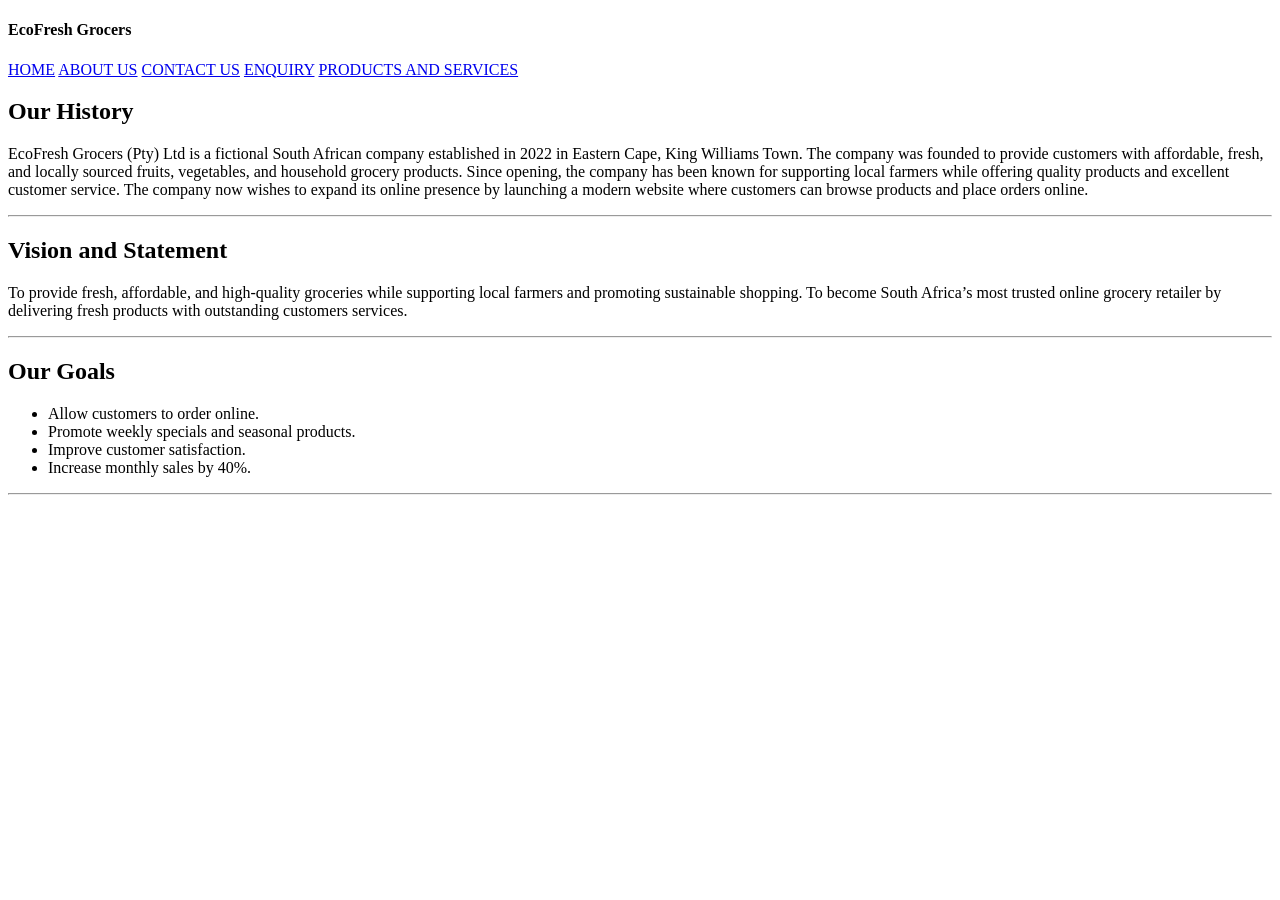
==== about.html @ 55d91a58 "linked to css file" ====
<!DOCTYPE html>
<html lang="en">
<head>
    <meta charset="UTF-8">
    <meta name="viewport" content="width=device-width, initial-scale=1.0">
    <title>Document</title>
    <link rel="stylesheet" href="../WEDE5020-POE/Assests/styles.css">
</head>
<body>
     <header>
        <!--logo goes here-->
        <!--Navigation links-->
        <h4>EcoFresh Grocers</h4>
        <nav>
            <a href="../index.html">HOME</a>
            <a href="./about.html">ABOUT US</a>
            <a href="./contact.html">CONTACT US</a>
            <a href="./enquiry.html">ENQUIRY</a>
            <a href="./products and services.html">PRODUCTS AND SERVICES</a>
        </nav>
    </header>
    <main>
        <section>
            <h1>Our History</h1>
            <p>
                EcoFresh Grocers (Pty) Ltd is a fictional South African company 
                established in 2022 in Eastern Cape, King Williams Town. The company was founded 
                to provide customers with affordable, fresh, and locally sourced fruits, vegetables, 
                and household grocery products. Since opening, the company has been known for 
                supporting local farmers while offering quality products and excellent customer 
                service. The company now wishes to expand its online presence by launching a 
                modern website where customers can browse products and place orders online.
            </p>
            <hr/>
        </section>
        <section>
            <h1>Vision and Statement</h1>
            <p>
                 To provide fresh, affordable, and high-quality 
                groceries while supporting local farmers and promoting sustainable shopping. To 
                become South Africa’s most trusted online grocery retailer by delivering fresh 
                products with outstanding customers services.
            </p>
            <hr/>
        </section>
        <section>
            <h1>Our Goals</h1>
            <ul>
                <li>Allow customers to order online.</li>
                <li>Promote weekly specials and seasonal products.</li>
                <li>Improve customer satisfaction.</li>
                <li>Increase monthly sales by 40%.</li>
            </ul>
            <hr/>
        </section>
    </main>
</body>
</html>
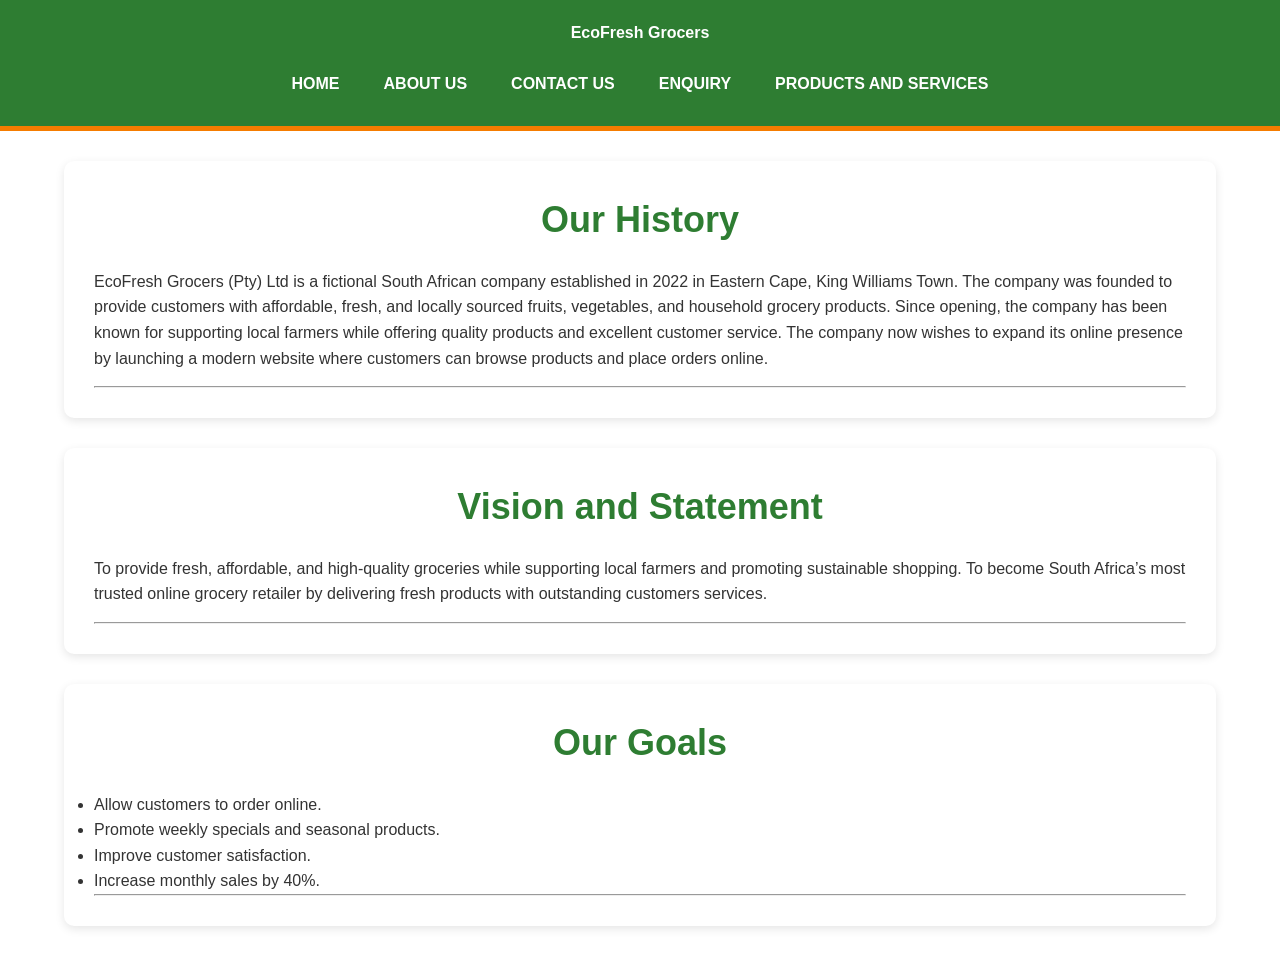
==== commit c5604328: "correctly linked to css" ====
--- a/about.html
+++ b/about.html
@@ -4,7 +4,7 @@
     <meta charset="UTF-8">
     <meta name="viewport" content="width=device-width, initial-scale=1.0">
     <title>Document</title>
-    <link rel="stylesheet" href="../WEDE5020-POE/Assests/styles.css">
+    <link rel="stylesheet" href="Assests/styles.css">
 </head>
 <body>
      <header>
--- a/Assests/styles.css
+++ b/Assests/styles.css
@@ -0,0 +1,353 @@
+/*=========================================
+    ECOFRESH GROCERS
+    Main stylesheet
+    Colour scheme: Green, Orange and White
+=============================================*/
+
+
+/*============================
+    GENERAL SETTINGS
+==============================*/
+
+* {
+    margin: 0;
+    padding: 0;
+    box-sizing: border-box;
+}
+
+body{
+    font-family: Arial, Helvetica, sans-serif;
+    background-color: #ffffff;
+    color: #333333;
+    line-height: 1.6;
+}
+
+
+/*===============================
+    HEADER
+=================================*/
+
+header{
+    background-color: #2e7d32;
+    color: #ffffff;
+    padding: 20px 40px;
+    text-align: center;
+    border-bottom: 5px solid #f57c00;
+}
+
+header h1,
+header h2,
+header h3,
+header h4 {
+    color: #ffffff;
+    margin-bottom: 15px;
+}
+
+/*==============================
+    NAVIGATION BAR
+================================*/
+
+nav{
+    display: flex;
+    justify-content: center;
+    align-items: center;
+    flex-wrap: wrap;
+    gap: 8px;
+}
+
+nav a {
+    color: #ffffff;
+    text-decoration: none;
+    font-weight: bold;
+    padding: 10px 18px;
+    border-radius: 5px;
+    transition: all 0.3s ease;
+}
+
+nav a:hover {
+    background-color: #f57c00;
+    color: #ffffff;
+}
+
+/*=============================
+    MAIN CONTENT
+===============================*/
+
+main {
+    width: 90%;
+    max-width: 1200px;
+    margin: 30px auto;
+}
+
+section {
+    background-color: #ffffff;
+    padding: 30px;
+    margin-bottom: 30px;
+    border-radius: 10px;
+    box-shadow: 0 3px 10px rgba(0, 0, 0, 0.10)
+}
+
+/*=============================
+    HEADINGS
+===============================*/
+
+h1 {
+    color: #2e7d32;
+    text-align: center;
+    font-size: 36px;
+    margin-bottom: 20px;
+}
+
+h2 {
+    color: #2e7d32;
+    margin-bottom: 15px;
+}
+
+h3 {
+    color: #f57c00;
+    margin-bottom: 10px;
+}
+
+h4 {
+    color: #2e7d32;
+}
+
+/* =========================================
+   PARAGRAPHS
+========================================= */
+
+p {
+    font-size: 16px;
+    margin-bottom: 15px;
+}
+
+/* =========================================
+   LINKS
+========================================= */
+
+a {
+    color: #2e7d32;
+}
+
+a:hover {
+    color: #f57c00;
+}
+
+/* =========================================
+   IMAGES
+========================================= */
+
+img {
+    max-width: 100%;
+    height: auto;
+}
+
+section img {
+    display: block;
+    margin: 20px auto;
+    border-radius: 10px;
+}
+
+/* =========================================
+   BUTTONS
+========================================= */
+
+button,
+.btn {
+    background-color: #f57c00;
+    color: #ffffff;
+    border: none;
+    padding: 12px 25px;
+    border-radius: 5px;
+    font-weight: bold;
+    cursor: pointer;
+    text-decoration: none;
+    display: inline-block;
+    transition: all 0.3s ease;
+}
+
+button:hover,
+.btn:hover {
+    background-color: #2e7d32;
+}
+
+/* =========================================
+   FORMS
+========================================= */
+
+form {
+    background-color: #f8f8f8;
+    padding: 25px;
+    border-radius: 8px;
+    border-left: 5px solid #2e7d32;
+}
+
+label {
+    display: block;
+    font-weight: bold;
+    color: #2e7d32;
+    margin-top: 15px;
+    margin-bottom: 5px;
+}
+
+input,
+textarea,
+select {
+    width: 100%;
+    padding: 12px;
+    border: 1px solid #cccccc;
+    border-radius: 5px;
+    font-size: 15px;
+    background-color: #ffffff;
+}
+
+input:focus,
+textarea:focus,
+select:focus {
+    outline: none;
+    border: 2px solid #f57c00;
+}
+
+/* =========================================
+   PRODUCT CARDS
+========================================= */
+
+.product-card {
+    background-color: #ffffff;
+    border: 2px solid #2e7d32;
+    border-radius: 10px;
+    padding: 20px;
+    margin: 15px;
+    text-align: center;
+    transition: all 0.3s ease;
+}
+
+.product-card:hover {
+    transform: translateY(-5px);
+    border-color: #f57c00;
+    box-shadow: 0 5px 15px rgba(0, 0, 0, 0.15);
+}
+
+.product-card h3 {
+    color: #2e7d32;
+}
+
+.product-card .price {
+    color: #f57c00;
+    font-size: 20px;
+    font-weight: bold;
+}
+
+/* =========================================
+   TABLES
+========================================= */
+
+table {
+    width: 100%;
+    border-collapse: collapse;
+    margin: 20px 0;
+    background-color: #ffffff;
+}
+
+th {
+    background-color: #2e7d32;
+    color: #ffffff;
+    padding: 12px;
+    text-align: left;
+}
+
+td {
+    padding: 12px;
+    border-bottom: 1px solid #dddddd;
+}
+
+tr:hover {
+    background-color: #fff3e0;
+}
+
+/* =========================================
+   FOOTER
+========================================= */
+
+footer {
+    background-color: #2e7d32;
+    color: #ffffff;
+    text-align: center;
+    padding: 25px;
+    margin-top: 40px;
+    border-top: 5px solid #f57c00;
+}
+
+footer p {
+    color: #ffffff;
+}
+
+footer a {
+    color: #ffffff;
+    text-decoration: none;
+}
+
+footer a:hover {
+    color: #f57c00;
+}
+
+/* =========================================
+   SPECIAL HIGHLIGHT
+========================================= */
+
+.highlight {
+    background-color: #fff3e0;
+    border-left: 5px solid #f57c00;
+    padding: 20px;
+    margin: 20px 0;
+}
+
+.green-section {
+    background-color: #e8f5e9;
+    border-left: 5px solid #2e7d32;
+    padding: 20px;
+    margin: 20px 0;
+}
+
+/* =========================================
+   RESPONSIVE DESIGN
+========================================= */
+
+@media (max-width: 768px) {
+
+    header {
+        padding: 20px;
+    }
+
+    header h1,
+    header h2,
+    header h3,
+    header h4 {
+        font-size: 24px;
+    }
+
+     nav {
+        flex-direction: column;
+    }
+
+     nav a {
+        width: 100%;
+        text-align: center;
+    }
+
+    main {
+        width: 95%;
+    }
+
+    section {
+        padding: 20px;
+    }
+
+     h1 {
+        font-size: 28px;
+    }
+
+     table {
+        font-size: 14px;
+    }
+}
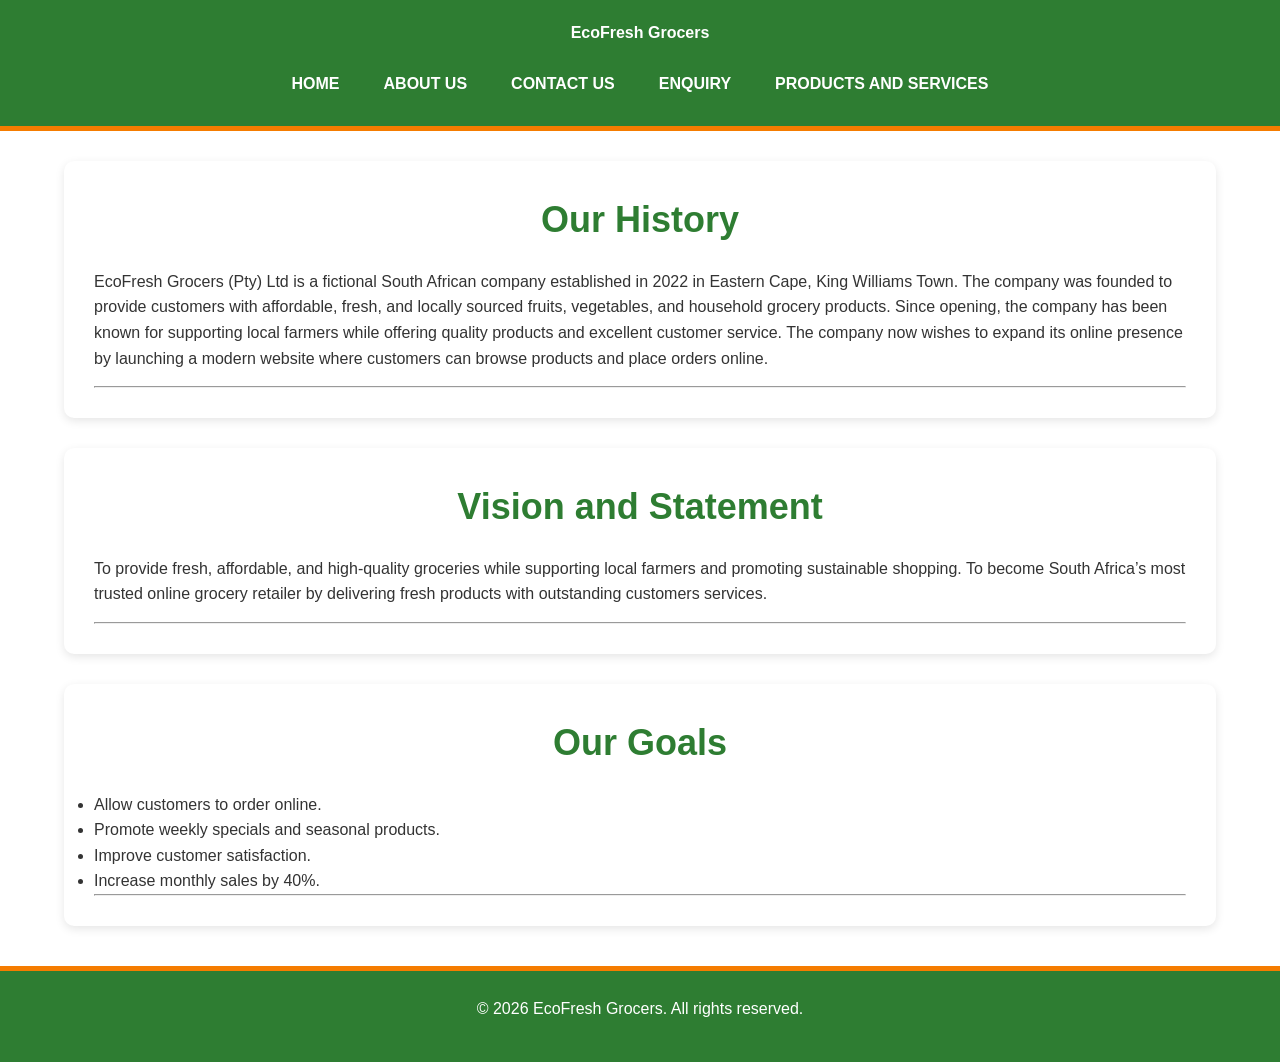
==== commit 824a6402: "added footer on about page" ====
--- a/about.html
+++ b/about.html
@@ -4,7 +4,7 @@
     <meta charset="UTF-8">
     <meta name="viewport" content="width=device-width, initial-scale=1.0">
     <title>Document</title>
-    <link rel="stylesheet" href="Assests/styles.css">
+    <link rel="stylesheet" href="./Assests/styles.css">
 </head>
 <body>
      <header>
@@ -54,5 +54,9 @@
             <hr/>
         </section>
     </main>
+
+    <footer>
+        <p>&copy; 2026 EcoFresh Grocers. All rights reserved.</p>
+    </footer>
 </body>
 </html>
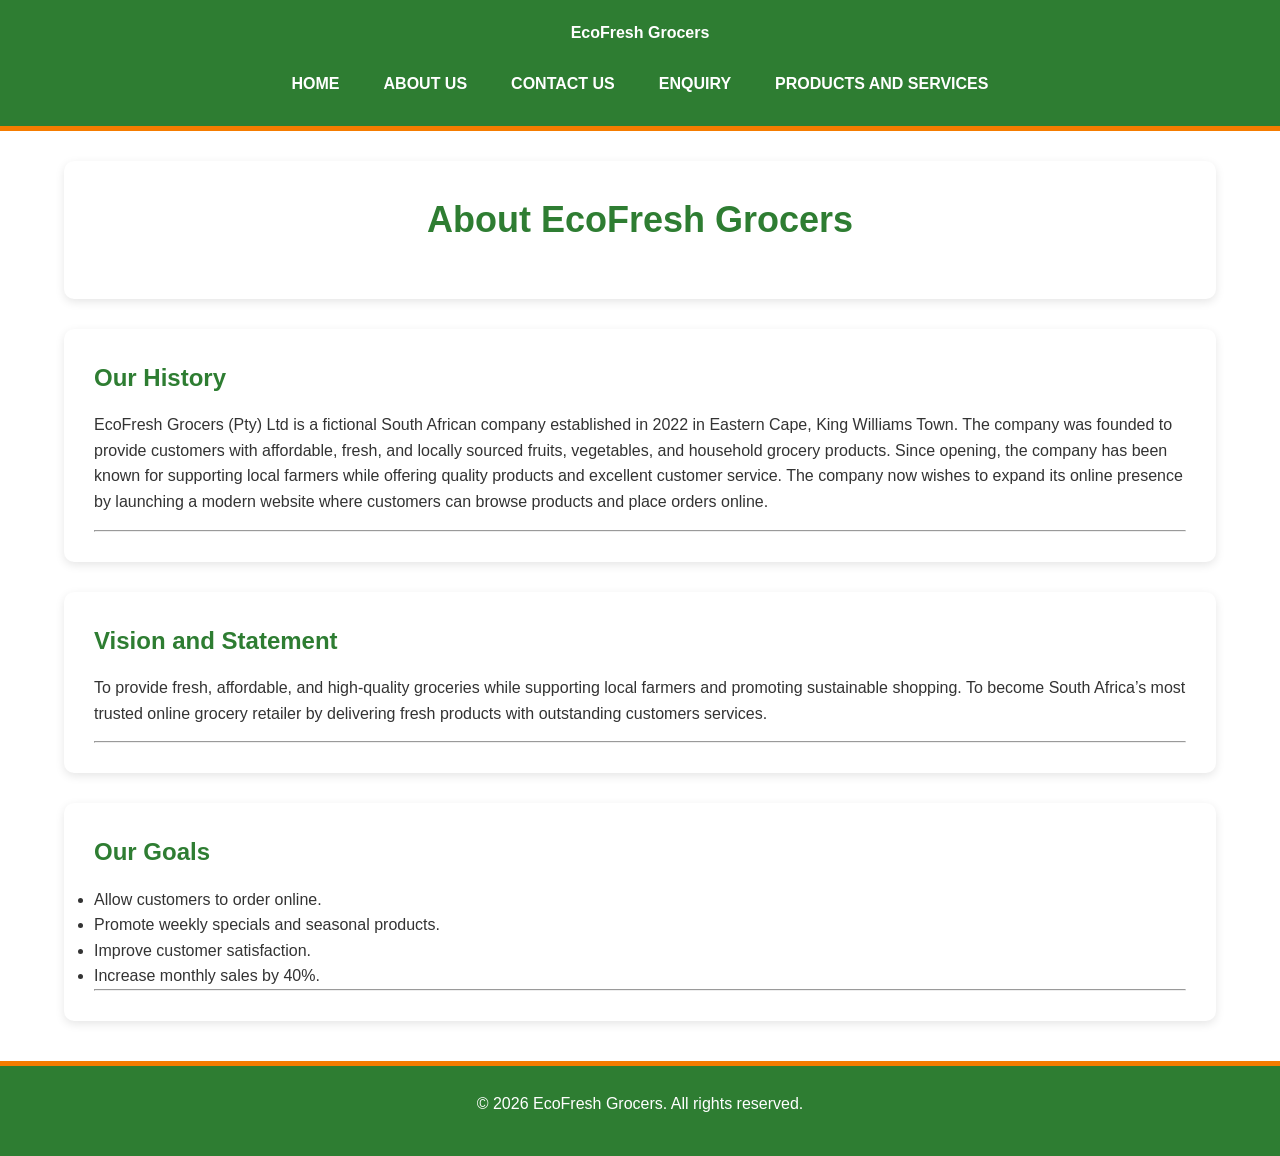
==== commit 0a0ff2f2: "changed heading size" ====
--- a/about.html
+++ b/about.html
@@ -21,7 +21,10 @@
     </header>
     <main>
         <section>
-            <h1>Our History</h1>
+            <h1>About EcoFresh Grocers</h1>
+        </section>
+        <section>
+            <h2>Our History</h2>
             <p>
                 EcoFresh Grocers (Pty) Ltd is a fictional South African company 
                 established in 2022 in Eastern Cape, King Williams Town. The company was founded 
@@ -34,7 +37,7 @@
             <hr/>
         </section>
         <section>
-            <h1>Vision and Statement</h1>
+            <h2>Vision and Statement</h2>
             <p>
                  To provide fresh, affordable, and high-quality 
                 groceries while supporting local farmers and promoting sustainable shopping. To 
@@ -44,7 +47,7 @@
             <hr/>
         </section>
         <section>
-            <h1>Our Goals</h1>
+            <h2>Our Goals</h2>
             <ul>
                 <li>Allow customers to order online.</li>
                 <li>Promote weekly specials and seasonal products.</li>
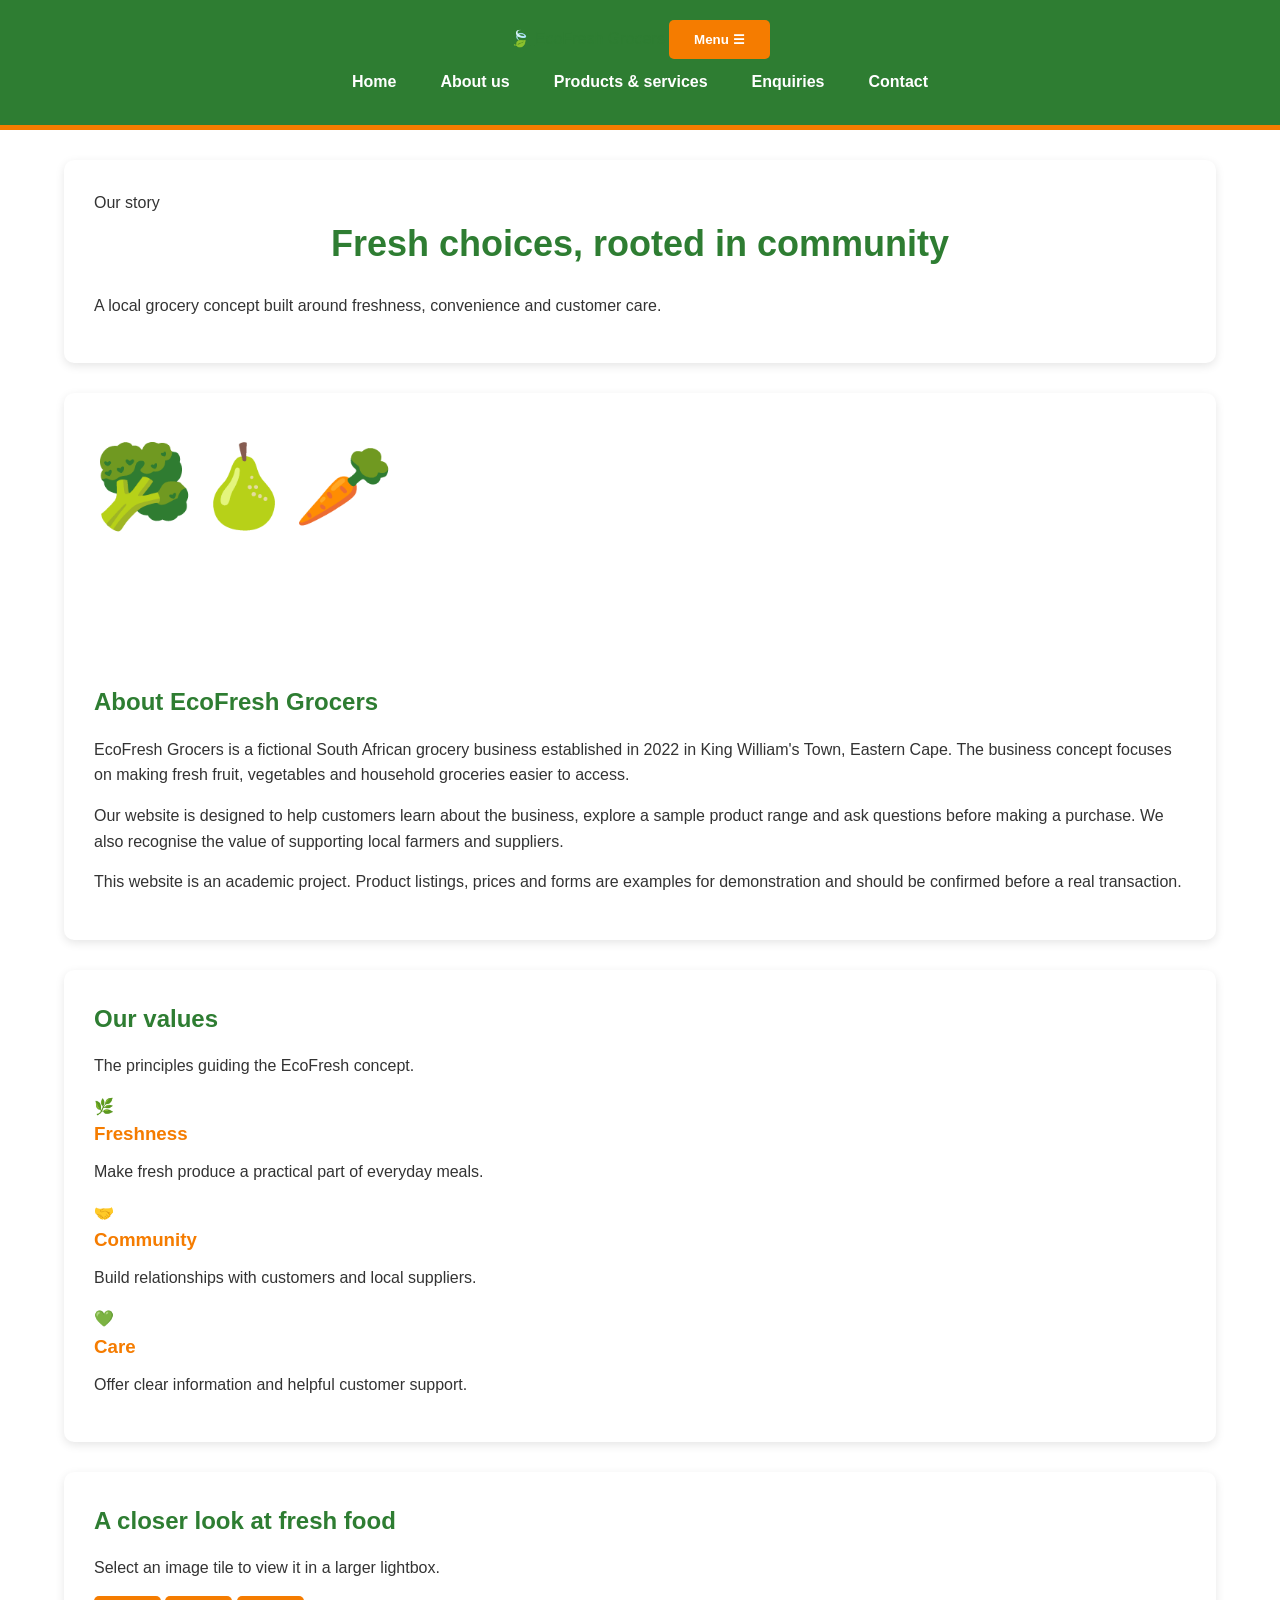
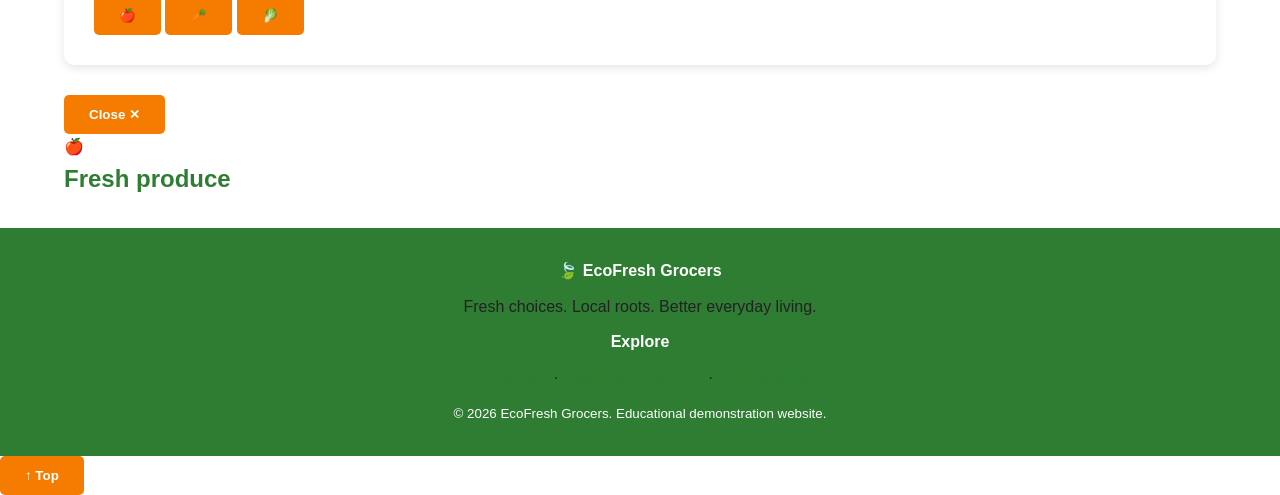
==== commit 814a50b8: "edited about page" ====
--- a/about.html
+++ b/about.html
@@ -1,65 +1,219 @@
 <!DOCTYPE html>
-<html lang="en">
+<html lang="en-ZA">
 <head>
     <meta charset="UTF-8">
-    <meta name="viewport" content="width=device-width, initial-scale=1.0">
-    <title>Document</title>
+    <meta name="viewport" content="width=device-width, initial-scale=1">
+
+    <meta name="description"
+          content="Learn about EcoFresh Grocers, a fictional local grocery business focused on fresh produce and community values.">
+
+    <meta name="robots" content="index,follow">
+    <title>About us | EcoFresh Grocers</title>
+
     <link rel="stylesheet" href="./Assests/styles.css">
+    <script src="./Assests/app.js" defer></script>
 </head>
 <body>
-     <header>
-        <!--logo goes here-->
-        <!--Navigation links-->
-        <h4>EcoFresh Grocers</h4>
-        <nav>
-            <a href="../index.html">HOME</a>
-            <a href="./about.html">ABOUT US</a>
-            <a href="./contact.html">CONTACT US</a>
-            <a href="./enquiry.html">ENQUIRY</a>
-            <a href="./products and services.html">PRODUCTS AND SERVICES</a>
+
+<header class="site-header">
+    <div class="nav-wrap">
+        <a class="brand" href="../index.html">
+            <span class="brand-mark">🍃</span>
+            <span>EcoFresh Grocers</span>
+        </a>
+
+        <button class="menu-toggle" type="button"
+                aria-expanded="false"
+                aria-controls="main-navigation">
+            Menu ☰
+        </button>
+
+        <nav class="site-nav" id="main-navigation"
+             aria-label="Main navigation">
+            <a href="../index.html">Home</a>
+            <a href="./about.html">About us</a>
+            <a href="./products and services.html">Products &amp; services</a>
+            <a href="./enquiry.html">Enquiries</a>
+            <a href="./contact.html">Contact</a>
         </nav>
-    </header>
-    <main>
-        <section>
-            <h1>About EcoFresh Grocers</h1>
-        </section>
-        <section>
-            <h2>Our History</h2>
+    </div>
+</header>
+
+<main id="main-content">
+
+    <section class="page-hero">
+        <div class="container">
+            <span class="eyebrow">Our story</span>
+            <h1>Fresh choices, rooted in community</h1>
+            <p class="muted">
+                A local grocery concept built around freshness,
+                convenience and customer care.
+            </p>
+        </div>
+    </section>
+
+    <section class="section">
+        <div class="container form-layout">
+            <div>
+                <div class="hero-art"
+                     style="min-height:260px;font-size:5rem"
+                     role="img"
+                     aria-label="Fresh produce illustration">
+                    🥦🍐🥕
+                </div>
+            </div>
+
+            <div>
+                <h2>About EcoFresh Grocers</h2>
+
+                <p>
+                    EcoFresh Grocers is a fictional South African grocery
+                    business established in 2022 in King William's Town,
+                    Eastern Cape. The business concept focuses on making
+                    fresh fruit, vegetables and household groceries
+                    easier to access.
+                </p>
+
+                <p>
+                    Our website is designed to help customers learn
+                    about the business, explore a sample product range
+                    and ask questions before making a purchase. We also
+                    recognise the value of supporting local farmers
+                    and suppliers.
+                </p>
+
+                <p>
+                    This website is an academic project. Product
+                    listings, prices and forms are examples for
+                    demonstration and should be confirmed before
+                    a real transaction.
+                </p>
+            </div>
+        </div>
+    </section>
+
+    <section class="section section-soft">
+        <div class="container">
+            <div class="section-heading">
+                <h2>Our values</h2>
+                <p>The principles guiding the EcoFresh concept.</p>
+            </div>
+
+            <div class="cards">
+                <article class="card">
+                    <div class="icon-tile">🌿</div>
+                    <h3>Freshness</h3>
+                    <p>
+                        Make fresh produce a practical part
+                        of everyday meals.
+                    </p>
+                </article>
+
+                <article class="card">
+                    <div class="icon-tile">🤝</div>
+                    <h3>Community</h3>
+                    <p>
+                        Build relationships with customers
+                        and local suppliers.
+                    </p>
+                </article>
+
+                <article class="card">
+                    <div class="icon-tile">💚</div>
+                    <h3>Care</h3>
+                    <p>
+                        Offer clear information and helpful
+                        customer support.
+                    </p>
+                </article>
+            </div>
+        </div>
+    </section>
+
+    <section class="section">
+        <div class="container">
+            <div class="section-heading">
+                <h2>A closer look at fresh food</h2>
+                <p>
+                    Select an image tile to view it in a larger lightbox.
+                </p>
+            </div>
+
+            <div class="gallery">
+                <button type="button"
+                        data-gallery-item
+                        data-visual="🍎"
+                        data-caption="Fresh apples"
+                        aria-label="View fresh apples">
+                    🍎
+                </button>
+
+                <button type="button"
+                        data-gallery-item
+                        data-visual="🥕"
+                        data-caption="Crisp carrots"
+                        aria-label="View crisp carrots">
+                    🥕
+                </button>
+
+                <button type="button"
+                        data-gallery-item
+                        data-visual="🥬"
+                        data-caption="Leafy greens"
+                        aria-label="View leafy greens">
+                    🥬
+                </button>
+            </div>
+        </div>
+    </section>
+
+    <div class="lightbox" id="lightbox"
+         role="dialog"
+         aria-modal="true"
+         aria-hidden="true"
+         aria-label="Gallery image">
+        <div class="lightbox-content">
+            <button class="lightbox-close"
+                    type="button"
+                    aria-label="Close image">
+                Close ✕
+            </button>
+
+            <div class="lightbox-visual">🍎</div>
+            <h2 class="lightbox-caption">Fresh produce</h2>
+        </div>
+    </div>
+
+</main>
+
+<footer class="footer">
+    <div class="container footer-grid">
+        <div>
+            <a class="brand" href="../index.html" style="color:#fff">
+                <span class="brand-mark">🍃</span>
+                <span>EcoFresh Grocers</span>
+            </a>
+            <p>Fresh choices. Local roots. Better everyday living.</p>
+        </div>
+
+        <div>
+            <strong>Explore</strong>
             <p>
-                EcoFresh Grocers (Pty) Ltd is a fictional South African company 
-                established in 2022 in Eastern Cape, King Williams Town. The company was founded 
-                to provide customers with affordable, fresh, and locally sourced fruits, vegetables, 
-                and household grocery products. Since opening, the company has been known for 
-                supporting local farmers while offering quality products and excellent customer 
-                service. The company now wishes to expand its online presence by launching a 
-                modern website where customers can browse products and place orders online.
+                <a href="./products and services.html">Products</a> ·
+                <a href="./enquiry.html">Make an enquiry</a> ·
+                <a href="./contact.html">Contact us</a>
             </p>
-            <hr/>
-        </section>
-        <section>
-            <h2>Vision and Statement</h2>
-            <p>
-                 To provide fresh, affordable, and high-quality 
-                groceries while supporting local farmers and promoting sustainable shopping. To 
-                become South Africa’s most trusted online grocery retailer by delivering fresh 
-                products with outstanding customers services.
-            </p>
-            <hr/>
-        </section>
-        <section>
-            <h2>Our Goals</h2>
-            <ul>
-                <li>Allow customers to order online.</li>
-                <li>Promote weekly specials and seasonal products.</li>
-                <li>Improve customer satisfaction.</li>
-                <li>Increase monthly sales by 40%.</li>
-            </ul>
-            <hr/>
-        </section>
-    </main>
-
-    <footer>
-        <p>&copy; 2026 EcoFresh Grocers. All rights reserved.</p>
-    </footer>
+            <small>
+                © <span id="year">2026</span> EcoFresh Grocers.
+                Educational demonstration website.
+            </small>
+        </div>
+    </div>
+</footer>
+
+<button class="back-top" type="button" aria-label="Back to top">
+    ↑ Top
+</button>
+
 </body>
-</html>+</html>
--- a/Assests/styles.css
+++ b/Assests/styles.css
@@ -273,22 +273,52 @@
     background-color: #2e7d32;
     color: #ffffff;
     text-align: center;
+    padding: 30px;
+    
+}
+
+footer h2,
+footer h3,
+footer p,
+footer a {
+    color: #222222;
+}
+
+footer section {
+    background-color: #ffffff;
+    color:#222222;
     padding: 25px;
-    margin-top: 40px;
-    border-top: 5px solid #f57c00;
+    margin: 20px 0;
+    border-radius: 12px;
+}
+
+footer section h2,
+footer section h3 {
+    color:#2e7d32;
+    margin-bottom: 15px;
+}
+
+footer a {
+    color:#2e7d32;
+    text-decoration: none;
+    margin: 0 8px;
+    font-weight: bold;
+}
+
+footer a:hover {
+    color:#f57c00;
+    text-decoration: underline;
 }
 
 footer p {
-    color: #ffffff;
-}
-
-footer a {
-    color: #ffffff;
-    text-decoration: none;
-}
-
-footer a:hover {
-    color: #f57c00;
+    color:#222222;
+    font-size: 16px;
+    margin: 10px 0;
+}
+
+footer > p {
+    color:#ffffff;
+    font-weight: bold;
 }
 
 /* =========================================
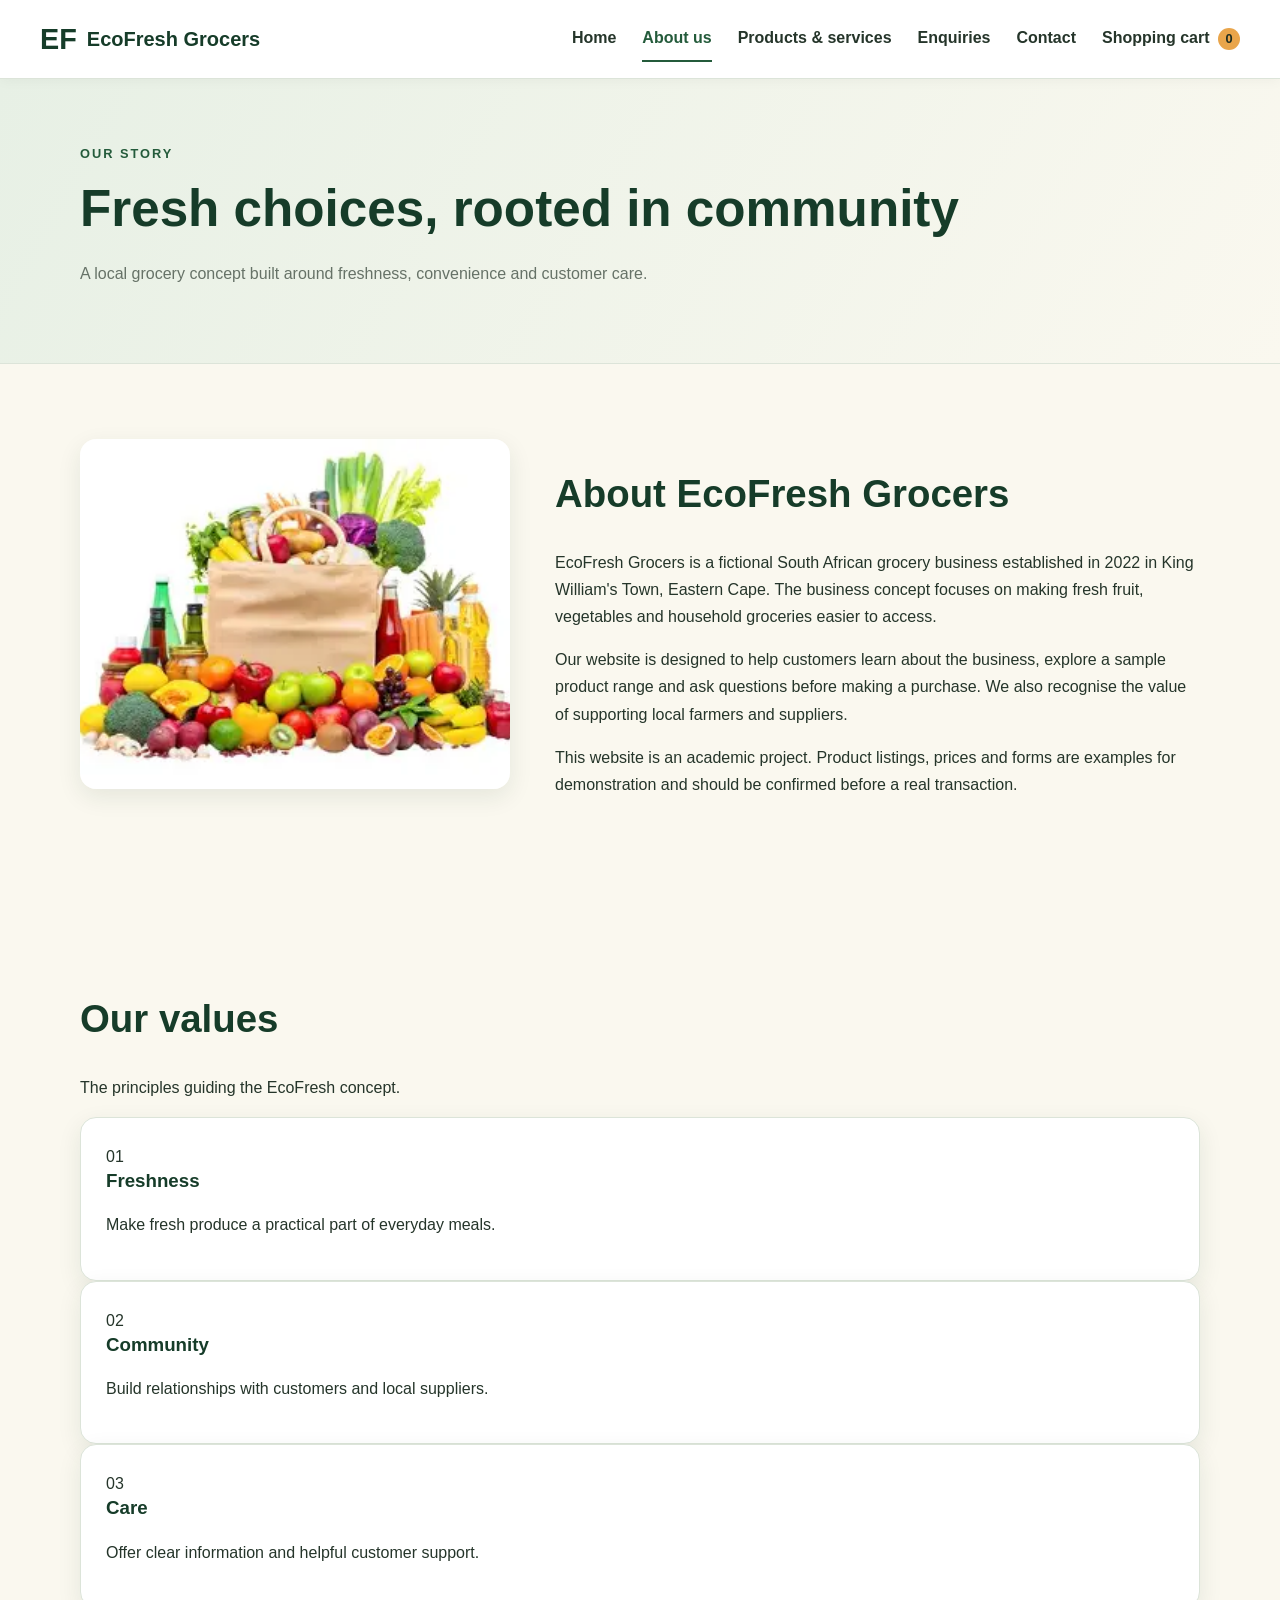
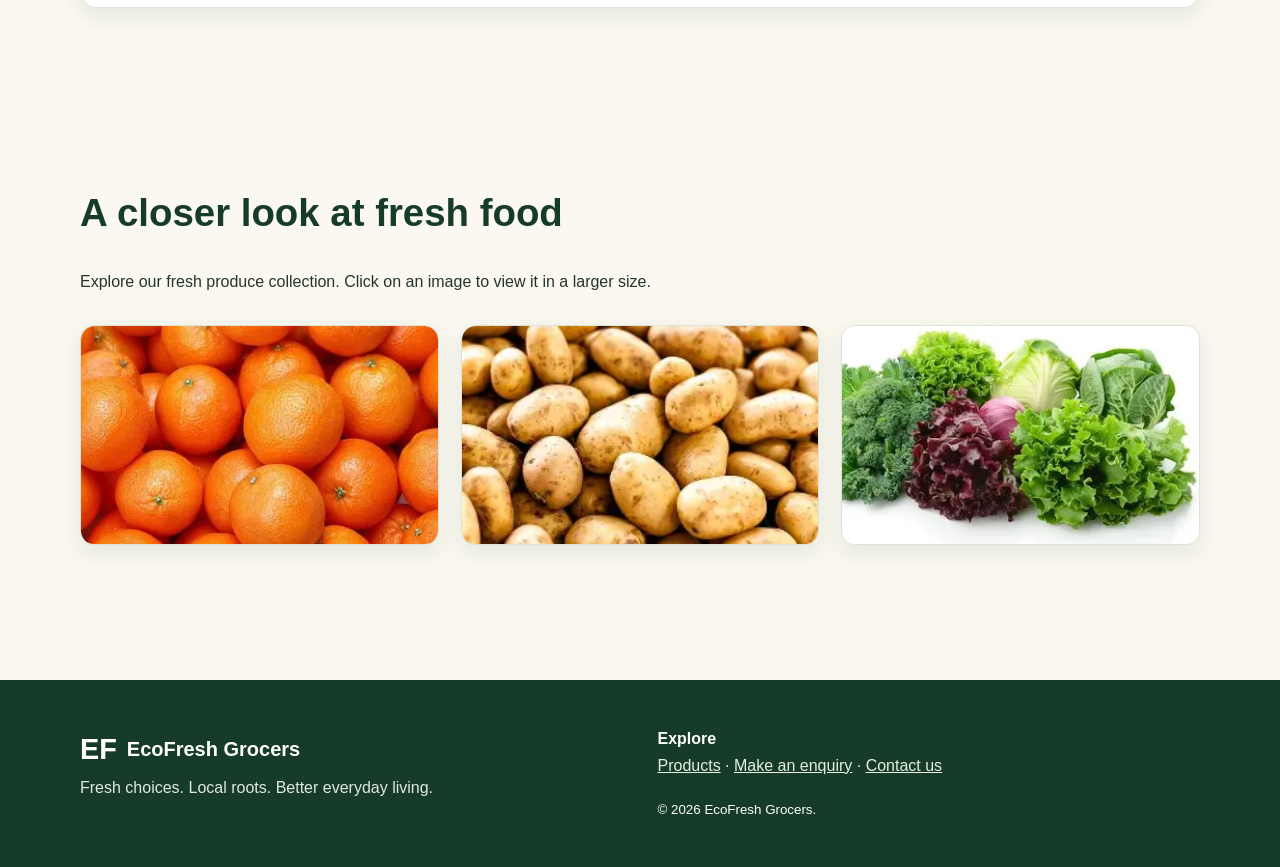
==== commit 600c6fa2: "about page updated" ====
--- a/about.html
+++ b/about.html
@@ -4,10 +4,11 @@
     <meta charset="UTF-8">
     <meta name="viewport" content="width=device-width, initial-scale=1">
 
-    <meta name="description"
-          content="Learn about EcoFresh Grocers, a fictional local grocery business focused on fresh produce and community values.">
-
+    <meta name="description" content="Learn about EcoFresh Grocers, a fictional South African grocery business established in 2022 and focused on fresh produce, local suppliers and community values.">
+    <meta name="keywords" content="EcoFresh Grocers, about us, local grocery business, fresh produce, King William’s Town, Eastern Cape">
     <meta name="robots" content="index,follow">
+
+    <link rel="canonical" href="https://iminathi-njoloza8.github.io/WEDE5020-POE/Pages/about.html">
     <title>About us | EcoFresh Grocers</title>
 
     <link rel="stylesheet" href="./Assests/styles.css">
@@ -17,24 +18,27 @@
 
 <header class="site-header">
     <div class="nav-wrap">
-        <a class="brand" href="../index.html">
-            <span class="brand-mark">🍃</span>
+        <a class="brand" href="./index.html">
+            <span class="brand-mark" aria-hidden="true">EF</span>
             <span>EcoFresh Grocers</span>
         </a>
 
         <button class="menu-toggle" type="button"
                 aria-expanded="false"
                 aria-controls="main-navigation">
-            Menu ☰
+            Menu
         </button>
 
         <nav class="site-nav" id="main-navigation"
              aria-label="Main navigation">
-            <a href="../index.html">Home</a>
-            <a href="./about.html">About us</a>
-            <a href="./products and services.html">Products &amp; services</a>
-            <a href="./enquiry.html">Enquiries</a>
-            <a href="./contact.html">Contact</a>
+            <a href="./index.html">Home</a>
+            <a href="./Pages/about.html">About us</a>
+            <a href="./Pages/products and services.html">Products &amp; services</a>
+            <a href="./Pages/enquiry.html">Enquiries</a>
+            <a href="./Pages/contact.html">Contact</a>
+            <a href="./Pages/checkout.html" class="cart-nav-link">
+                Shopping cart
+                <span class="cart-count" aria-live="polite">0</span></a>
         </nav>
     </div>
 </header>
@@ -55,12 +59,10 @@
     <section class="section">
         <div class="container form-layout">
             <div>
-                <div class="hero-art"
-                     style="min-height:260px;font-size:5rem"
-                     role="img"
-                     aria-label="Fresh produce illustration">
-                    🥦🍐🥕
-                </div>
+                <img class="about-feature-image"
+                     src="./Assests/images/home_page.webp"
+                     alt="Fresh fruit and vegetables representing EcoFresh Grocers"
+                     loading="lazy">
             </div>
 
             <div>
@@ -101,7 +103,7 @@
 
             <div class="cards">
                 <article class="card">
-                    <div class="icon-tile">🌿</div>
+                    <div class="icon-tile" aria-hidden="true">01</div>
                     <h3>Freshness</h3>
                     <p>
                         Make fresh produce a practical part
@@ -110,7 +112,7 @@
                 </article>
 
                 <article class="card">
-                    <div class="icon-tile">🤝</div>
+                    <div class="icon-tile" aria-hidden="true">02</div>
                     <h3>Community</h3>
                     <p>
                         Build relationships with customers
@@ -119,7 +121,7 @@
                 </article>
 
                 <article class="card">
-                    <div class="icon-tile">💚</div>
+                    <div class="icon-tile" aria-hidden="true">03</div>
                     <h3>Care</h3>
                     <p>
                         Offer clear information and helpful
@@ -135,62 +137,48 @@
             <div class="section-heading">
                 <h2>A closer look at fresh food</h2>
                 <p>
-                    Select an image tile to view it in a larger lightbox.
+                    Explore our fresh produce collection.
+                    Click on an image to view it in a larger size.
                 </p>
             </div>
 
             <div class="gallery">
-                <button type="button"
-                        data-gallery-item
-                        data-visual="🍎"
-                        data-caption="Fresh apples"
-                        aria-label="View fresh apples">
-                    🍎
-                </button>
-
-                <button type="button"
-                        data-gallery-item
-                        data-visual="🥕"
-                        data-caption="Crisp carrots"
-                        aria-label="View crisp carrots">
-                    🥕
-                </button>
-
-                <button type="button"
-                        data-gallery-item
-                        data-visual="🥬"
-                        data-caption="Leafy greens"
-                        aria-label="View leafy greens">
-                    🥬
-                </button>
-            </div>
-        </div>
-    </section>
-
-    <div class="lightbox" id="lightbox"
-         role="dialog"
-         aria-modal="true"
-         aria-hidden="true"
-         aria-label="Gallery image">
-        <div class="lightbox-content">
-            <button class="lightbox-close"
-                    type="button"
-                    aria-label="Close image">
-                Close ✕
-            </button>
-
-            <div class="lightbox-visual">🍎</div>
-            <h2 class="lightbox-caption">Fresh produce</h2>
-        </div>
-    </div>
+
+                <div class="gallery-item">
+                    <img
+                        src="./Assests/images/Oranges.webp"
+                        alt="Fresh oranges"
+                        class="gallery-image"
+                        data-caption="Fresh oranges">
+                </div>
+
+                <div class="gallery-item">
+                    <img
+                        src="./Assests/images/potatoes.webp"
+                        alt="Fresh potatoes"
+                        class="gallery-image"
+                        data-caption="Fresh potatoes">
+                </div>
+
+                <div class="gallery-item">
+                    <img
+                        src="./Assests/images/leafy_greens.webp"
+                        alt="Fresh leafy greens"
+                        class="gallery-image"
+                        data-caption="Fresh leafy greens">
+                </div>
+
+            </div>
+        </div>
+    </section>
 
 </main>
 
 <footer class="footer">
     <div class="container footer-grid">
         <div>
-            <a class="brand" href="../index.html" style="color:#fff">
-                <span class="brand-mark">🍃</span>
+            <a class="brand" href="./index.html" style="color:#fff">
+                <span class="brand-mark" aria-hidden="true">EF</span>
                 <span>EcoFresh Grocers</span>
             </a>
             <p>Fresh choices. Local roots. Better everyday living.</p>
@@ -199,20 +187,19 @@
         <div>
             <strong>Explore</strong>
             <p>
-                <a href="./products and services.html">Products</a> ·
-                <a href="./enquiry.html">Make an enquiry</a> ·
-                <a href="./contact.html">Contact us</a>
+                <a href="./Pages/products and services.html">Products</a> ·
+                <a href="./Pages/enquiry.html">Make an enquiry</a> ·
+                <a href="./Pages/contact.html">Contact us</a>
             </p>
             <small>
                 © <span id="year">2026</span> EcoFresh Grocers.
-                Educational demonstration website.
             </small>
         </div>
     </div>
 </footer>
 
 <button class="back-top" type="button" aria-label="Back to top">
-    ↑ Top
+    Top
 </button>
 
 </body>
--- a/Assests/styles.css
+++ b/Assests/styles.css
@@ -1,383 +1,1439 @@
-/*=========================================
-    ECOFRESH GROCERS
-    Main stylesheet
-    Colour scheme: Green, Orange and White
-=============================================*/
-
-
-/*============================
-    GENERAL SETTINGS
-==============================*/
+
+/* =========================================
+   ECOFRESH GROCERS - MAIN STYLESHEET
+   ========================================= */
+
+:root {
+    --green: #245b3b;
+    --green-dark: #163c29;
+    --green-light: #e7f0e5;
+    --cream: #faf8ef;
+    --white: #ffffff;
+    --orange: #e9a54b;
+    --text: #25352a;
+    --muted: #667267;
+    --border: #dce4d9;
+    --danger: #b42318;
+    --success: #216e40;
+    --shadow: 0 8px 25px rgba(25, 60, 38, 0.09);
+}
 
 * {
+    box-sizing: border-box;
+}
+
+html {
+    scroll-behavior: smooth;
+    scroll-padding-top: 90px;
+}
+
+body {
     margin: 0;
-    padding: 0;
-    box-sizing: border-box;
-}
-
-body{
     font-family: Arial, Helvetica, sans-serif;
-    background-color: #ffffff;
-    color: #333333;
-    line-height: 1.6;
-}
-
-
-/*===============================
-    HEADER
-=================================*/
-
-header{
-    background-color: #2e7d32;
-    color: #ffffff;
-    padding: 20px 40px;
-    text-align: center;
-    border-bottom: 5px solid #f57c00;
-}
-
-header h1,
-header h2,
-header h3,
-header h4 {
-    color: #ffffff;
-    margin-bottom: 15px;
-}
-
-/*==============================
-    NAVIGATION BAR
-================================*/
-
-nav{
-    display: flex;
-    justify-content: center;
-    align-items: center;
-    flex-wrap: wrap;
-    gap: 8px;
-}
-
-nav a {
-    color: #ffffff;
-    text-decoration: none;
-    font-weight: bold;
-    padding: 10px 18px;
-    border-radius: 5px;
-    transition: all 0.3s ease;
-}
-
-nav a:hover {
-    background-color: #f57c00;
-    color: #ffffff;
-}
-
-/*=============================
-    MAIN CONTENT
-===============================*/
-
-main {
-    width: 90%;
-    max-width: 1200px;
-    margin: 30px auto;
-}
-
-section {
-    background-color: #ffffff;
-    padding: 30px;
-    margin-bottom: 30px;
-    border-radius: 10px;
-    box-shadow: 0 3px 10px rgba(0, 0, 0, 0.10)
-}
-
-/*=============================
-    HEADINGS
-===============================*/
-
-h1 {
-    color: #2e7d32;
-    text-align: center;
-    font-size: 36px;
-    margin-bottom: 20px;
-}
-
-h2 {
-    color: #2e7d32;
-    margin-bottom: 15px;
-}
-
-h3 {
-    color: #f57c00;
-    margin-bottom: 10px;
-}
-
-h4 {
-    color: #2e7d32;
-}
-
-/* =========================================
-   PARAGRAPHS
-========================================= */
-
-p {
-    font-size: 16px;
-    margin-bottom: 15px;
-}
-
-/* =========================================
-   LINKS
-========================================= */
-
-a {
-    color: #2e7d32;
-}
-
-a:hover {
-    color: #f57c00;
-}
-
-/* =========================================
-   IMAGES
-========================================= */
+    background: var(--cream);
+    color: var(--text);
+    line-height: 1.7;
+}
 
 img {
     max-width: 100%;
     height: auto;
-}
-
-section img {
     display: block;
-    margin: 20px auto;
+}
+
+a {
+    color: var(--green);
+}
+
+a:hover {
+    color: var(--green-dark);
+}
+
+button,
+input,
+select,
+textarea {
+    font: inherit;
+}
+
+button {
+    cursor: pointer;
+}
+
+button:focus-visible,
+a:focus-visible,
+input:focus-visible,
+select:focus-visible,
+textarea:focus-visible {
+    outline: 3px solid var(--orange);
+    outline-offset: 3px;
+}
+
+h1,
+h2,
+h3,
+h4 {
+    color: var(--green-dark);
+    line-height: 1.2;
+}
+
+h1 {
+    font-size: clamp(2.3rem, 5vw, 4.2rem);
+    margin: 12px 0 20px;
+}
+
+h2 {
+    font-size: clamp(1.7rem, 3vw, 2.5rem);
+}
+
+p {
+    margin-top: 0;
+}
+
+.container {
+    width: min(1120px, calc(100% - 40px));
+    margin-inline: auto;
+}
+
+.section {
+    padding: 75px 0;
+}
+
+.section-light {
+    background: var(--white);
+}
+
+.muted {
+    color: var(--muted);
+}
+
+.eyebrow {
+    display: inline-block;
+    color: var(--green);
+    font-weight: 700;
+    text-transform: uppercase;
+    letter-spacing: 2px;
+    font-size: 0.8rem;
+}
+
+/* HEADER AND NAVIGATION */
+
+.site-header {
+    position: sticky;
+    top: 0;
+    z-index: 100;
+    background: var(--white);
+    border-bottom: 1px solid var(--border);
+    box-shadow: 0 2px 12px rgba(0, 0, 0, 0.04);
+}
+
+.nav-wrap {
+    width: min(1200px, calc(100% - 40px));
+    margin: auto;
+    min-height: 78px;
+    display: flex;
+    align-items: center;
+    justify-content: space-between;
+    gap: 24px;
+}
+
+.brand {
+    display: inline-flex;
+    align-items: center;
+    gap: 10px;
+    color: var(--green-dark);
+    text-decoration: none;
+    font-size: 1.25rem;
+    font-weight: 800;
+    white-space: nowrap;
+}
+
+.brand-mark {
+    font-size: 1.8rem;
+}
+
+.site-nav {
+    display: flex;
+    align-items: center;
+    gap: 26px;
+}
+
+.site-nav a {
+    text-decoration: none;
+    color: var(--text);
+    font-weight: 600;
+    padding: 8px 0;
+    border-bottom: 2px solid transparent;
+}
+
+.site-nav a:hover,
+.site-nav a[aria-current="page"] {
+    color: var(--green);
+    border-bottom-color: var(--green);
+}
+
+.menu-toggle {
+    display: none;
+    padding: 9px 14px;
+    background: var(--green);
+    color: white;
+    border: 0;
+    border-radius: 8px;
+}
+
+/* BUTTONS */
+
+.btn,
+button[type="submit"] {
+    display: inline-block;
+    padding: 12px 22px;
+    background: var(--green);
+    color: var(--white);
+    text-decoration: none;
+    border: 2px solid var(--green);
+    border-radius: 8px;
+    font-weight: 700;
+    transition: background 0.2s, transform 0.2s;
+}
+
+.btn:hover,
+button[type="submit"]:hover {
+    background: var(--green-dark);
+    border-color: var(--green-dark);
+    color: white;
+    transform: translateY(-1px);
+}
+
+.btn-outline {
+    background: transparent;
+    color: var(--green);
+}
+
+.btn-outline:hover {
+    background: var(--green);
+    color: white;
+}
+
+.button-group {
+    display: flex;
+    gap: 12px;
+    flex-wrap: wrap;
+    margin: 25px 0;
+}
+
+/* HOME PAGE HERO */
+
+.hero {
+    padding: 90px 0;
+    background:
+        radial-gradient(circle at 90% 20%, #dcebd5 0, transparent 35%),
+        linear-gradient(135deg, #faf8ef, #edf4e8);
+}
+
+.hero-grid {
+    display: grid;
+    grid-template-columns: 1.15fr 0.85fr;
+    gap: 55px;
+    align-items: center;
+}
+
+.hero p {
+    font-size: 1.1rem;
+    max-width: 620px;
+}
+
+.hero-visual {
+    min-height: 330px;
+    display: grid;
+    place-items: center;
+    background: var(--green-light);
+    border-radius: 28px;
+    font-size: 7rem;
+    box-shadow: var(--shadow);
+}
+
+.hero-meta {
+    color: var(--muted);
+    font-size: 0.95rem;
+    margin-top: 22px;
+}
+
+/* PAGE HEADINGS */
+
+.page-hero {
+    padding: 60px 0;
+    background: linear-gradient(120deg, #e7f0e5, #faf8ef);
+    border-bottom: 1px solid var(--border);
+}
+
+.page-hero h1 {
+    font-size: clamp(2rem, 4vw, 3.2rem);
+}
+
+/* GENERAL LAYOUTS AND CARDS */
+
+.grid {
+    display: grid;
+    grid-template-columns: repeat(3, minmax(0, 1fr));
+    gap: 25px;
+}
+
+.card,
+.product-card,
+.form-card {
+    background: var(--white);
+    border: 1px solid var(--border);
+    border-radius: 16px;
+    padding: 25px;
+    box-shadow: var(--shadow);
+}
+
+.card h3,
+.product-card h3 {
+    margin-top: 0;
+}
+
+.card-icon {
+    font-size: 2rem;
+    margin-bottom: 10px;
+}
+
+.card a {
+    font-weight: 700;
+}
+
+.split-layout {
+    display: grid;
+    grid-template-columns: 1fr 1fr;
+    gap: 40px;
+    align-items: center;
+}
+
+.notice {
+    padding: 16px 18px;
+    margin: 18px 0;
     border-radius: 10px;
+    background: var(--green-light);
+    border-left: 4px solid var(--green);
+}
+
+.notice.error {
+    background: #fff0ee;
+    border-left-color: var(--danger);
+    color: var(--danger);
+}
+
+.notice.success {
+    background: #e8f5e9;
+    border-left-color: var(--success);
+    color: var(--success);
+}
+
+/* PRODUCT SEARCH AND FILTERS */
+
+.product-controls {
+    display: flex;
+    gap: 15px;
+    margin: 25px 0;
+    flex-wrap: wrap;
+}
+
+.product-controls input,
+.product-controls select {
+    flex: 1;
+    min-width: 200px;
+}
+
+.product-grid {
+    display: grid;
+    grid-template-columns: repeat(3, minmax(0, 1fr));
+    gap: 25px;
+}
+
+.product-card {
+    overflow: hidden;
+    padding: 0;
+}
+
+.product-card > *:not(.product-visual) {
+    margin-left: 20px;
+    margin-right: 20px;
+}
+
+.product-visual {
+    min-height: 150px;
+    display: grid;
+    place-items: center;
+    background: var(--green-light);
+    font-size: 4rem;
+}
+
+.product-card h3 {
+    margin-top: 18px;
+}
+
+.product-price {
+    color: var(--green);
+    font-weight: 800;
+    font-size: 1.2rem;
+}
+
+.product-card .btn {
+    margin-bottom: 20px;
+}
+
+.hidden {
+    display: none !important;
+}
+
+/* FORMS */
+
+.form-layout {
+    display: grid;
+    grid-template-columns: 0.8fr 1.2fr;
+    gap: 45px;
+    align-items: start;
+}
+
+.form-card {
+    padding: 30px;
+}
+
+.form-grid {
+    display: grid;
+    grid-template-columns: 1fr 1fr;
+    gap: 20px;
+}
+
+.field {
+    display: flex;
+    flex-direction: column;
+    gap: 7px;
+    margin-bottom: 18px;
+}
+
+.field.full {
+    grid-column: 1 / -1;
+}
+
+.field label {
+    font-weight: 700;
+}
+
+.field input,
+.field select,
+.field textarea,
+.product-controls input,
+.product-controls select {
+    width: 100%;
+    padding: 12px 14px;
+    background: white;
+    color: var(--text);
+    border: 1px solid #cbd6ca;
+    border-radius: 8px;
+}
+
+.field textarea {
+    min-height: 140px;
+    resize: vertical;
+}
+
+.field input[type="checkbox"] {
+    width: auto;
+    margin-right: 8px;
+}
+
+.field label:has(input[type="checkbox"]) {
+    display: flex;
+    align-items: flex-start;
+}
+
+.field-error {
+    color: var(--danger);
+    font-size: 0.9rem;
+}
+
+[aria-invalid="true"] {
+    border-color: var(--danger) !important;
+}
+
+.form-status {
+    margin-top: 18px;
+}
+
+/* TABS */
+
+.tab-list {
+    display: flex;
+    gap: 10px;
+    flex-wrap: wrap;
+    margin-bottom: 22px;
+}
+
+.tab-list [data-tab] {
+    padding: 10px 18px;
+    border: 1px solid var(--border);
+    border-radius: 8px;
+    background: white;
+    color: var(--green);
+}
+
+.tab-list [data-tab][aria-selected="true"] {
+    background: var(--green);
+    color: white;
+}
+
+.tab-panel {
+    padding: 25px;
+    border-radius: 12px;
+    background: white;
+    border: 1px solid var(--border);
+}
+
+/* FAQ ACCORDION */
+
+.faq-list {
+    max-width: 850px;
+    margin: auto;
+}
+
+.faq-item {
+    margin-bottom: 12px;
+    border: 1px solid var(--border);
+    border-radius: 10px;
+    overflow: hidden;
+    background: white;
+}
+
+.faq-question {
+    width: 100%;
+    display: flex;
+    justify-content: space-between;
+    gap: 15px;
+    text-align: left;
+    padding: 18px 20px;
+    background: white;
+    border: 0;
+    color: var(--green-dark);
+    font-weight: 700;
+}
+
+.faq-answer {
+    padding: 0 20px 18px;
+}
+
+.faq-answer[hidden] {
+    display: none;
 }
 
 /* =========================================
-   BUTTONS
-========================================= */
-
-button,
-.btn {
-    background-color: #f57c00;
-    color: #ffffff;
+   WEBSITE-WIDE IMAGE STYLING
+   ========================================= */
+
+/* General image styling */
+img {
+    display: block;
+    max-width: 100%;
+    height: auto;
+    object-fit: cover;
+    border-radius: 14px;
+}
+
+/* Main content images */
+.about-image,
+.home-image,
+.hero-image,
+.content-image {
+    width: 100%;
+    height: 350px;
+    object-fit: cover;
+    object-position: center;
+    border-radius: 16px;
+    box-shadow: var(--shadow);
+}
+
+/* Product and service images */
+.product-image,
+.service-image,
+.product-card img,
+.service-card img {
+    display: block;
+    width: 100%;
+    height: 160px;
+    object-fit: cover;
+    object-position: center;
+    padding: 8px;
+    border-radius: 12px;
+    background: var(--white);
+    transition: transform 0.3s ease;
+}
+
+/* Product and service image hover effect */
+.product-card:hover img,
+.service-card:hover img {
+    transform: scale(1.03);
+}
+
+/* Image gallery */
+.gallery,
+.gallery-grid {
+    display: grid;
+    grid-template-columns: repeat(3, minmax(0, 1fr));
+    gap: 22px;
+    width: 100%;
+    margin: 30px auto;
+    align-items: stretch;
+}
+
+.gallery-item {
+    position: relative;
+    display: block;
+    width: 100%;
+    height: 220px;
+    padding: 0;
+    overflow: hidden;
+    background: var(--white);
+    border: 1px solid var(--border);
+    border-radius: 14px;
+    box-shadow: var(--shadow);
+    cursor: pointer;
+    transition: transform 0.3s ease,
+                box-shadow 0.3s ease;
+}
+
+.gallery-item img,
+.gallery-image,
+.gallery-grid img,
+.gallery img {
+    width: 100%;
+    height: 100%;
+    min-height: 220px;
+    object-fit: cover;
+    object-position: center;
+    border-radius: 14px;
+    transition: transform 0.4s ease;
+}
+
+.gallery-item:hover {
+    transform: translateY(-5px);
+    box-shadow: 0 10px 25px rgba(25, 60, 38, 0.16);
+}
+
+.gallery-item:hover img {
+    transform: scale(1.06);
+}
+
+.gallery-item:focus-visible {
+    outline: 3px solid var(--orange);
+    outline-offset: 4px;
+}
+
+/* Lightbox image viewer */
+.lightbox {
+    display: none;
+    position: fixed;
+    inset: 0;
+    z-index: 9999;
+    background: rgba(12, 25, 17, 0.94);
+    justify-content: center;
+    align-items: center;
+    padding: 30px;
+}
+
+.lightbox.open {
+    display: flex;
+}
+
+.lightbox-content {
+    position: relative;
+    width: 100%;
+    max-width: 1000px;
+    text-align: center;
+}
+
+.lightbox-image {
+    display: block;
+    max-width: 100%;
+    max-height: 78vh;
+    width: auto;
+    height: auto;
+    margin: auto;
+    object-fit: contain;
+    border-radius: 12px;
+}
+
+.lightbox-caption {
+    color: var(--white);
+    font-size: 1.1rem;
+    font-weight: 600;
+    margin-top: 18px;
+}
+
+.lightbox-close,
+.lightbox-prev,
+.lightbox-next {
+    position: absolute;
+    display: flex;
+    align-items: center;
+    justify-content: center;
     border: none;
-    padding: 12px 25px;
-    border-radius: 5px;
+    border-radius: 50%;
+    background: rgba(255, 255, 255, 0.2);
+    color: var(--white);
+    cursor: pointer;
+    transition: background 0.3s ease;
+}
+
+.lightbox-close:hover,
+.lightbox-prev:hover,
+.lightbox-next:hover {
+    background: var(--green);
+}
+
+.lightbox-close {
+    top: -50px;
+    right: 0;
+    width: 42px;
+    height: 42px;
+    font-size: 25px;
+}
+
+.lightbox-prev,
+.lightbox-next {
+    top: 50%;
+    width: 46px;
+    height: 46px;
+    font-size: 24px;
+    transform: translateY(-50%);
+}
+
+.lightbox-prev {
+    left: -65px;
+}
+
+.lightbox-next {
+    right: -65px;
+}
+
+/* Responsive image styling */
+@media (max-width: 850px) {
+    .gallery,
+    .gallery-grid {
+        grid-template-columns: repeat(2, minmax(0, 1fr));
+        gap: 18px;
+    }
+
+    .about-image,
+    .home-image,
+    .hero-image,
+    .content-image {
+        height: 280px;
+    }
+
+    .lightbox-prev {
+        left: 5px;
+    }
+
+    .lightbox-next {
+        right: 5px;
+    }
+}
+
+@media (max-width: 560px) {
+    .gallery,
+    .gallery-grid {
+        grid-template-columns: repeat(2, minmax(0, 1fr));
+        gap: 12px;
+    }
+
+    .gallery-item {
+        height: 150px;
+        border-radius: 10px;
+    }
+
+    .gallery-item img,
+    .gallery-image,
+    .gallery-grid img,
+    .gallery img {
+        min-height: 150px;
+        border-radius: 10px;
+    }
+
+    .product-image,
+    .service-image,
+    .product-card img,
+    .service-card img {
+        height: 130px;
+    }
+
+    .about-image,
+    .home-image,
+    .hero-image,
+    .content-image {
+        height: 220px;
+    }
+
+    .lightbox {
+        padding: 15px;
+    }
+
+    .lightbox-image {
+        max-height: 65vh;
+    }
+
+    .lightbox-prev {
+        left: 5px;
+    }
+
+    .lightbox-next {
+        right: 5px;
+    }
+
+    .lightbox-close {
+        right: 5px;
+        top: -48px;
+    }
+}
+
+/* FOOTER */
+
+.footer {
+    background: var(--green-dark);
+    color: white;
+    padding: 45px 0;
+    margin-top: 30px;
+}
+
+.footer h2,
+.footer h3,
+.footer strong {
+    color: white;
+}
+
+.footer a {
+    color: #e5f0df;
+}
+
+.footer p {
+    color: #e0e9df;
+}
+
+.footer-grid {
+    display: grid;
+    grid-template-columns: 1fr 1fr;
+    gap: 35px;
+}
+
+/* BACK TO TOP */
+
+.back-top {
+    display: none;
+    position: fixed;
+    right: 22px;
+    bottom: 22px;
+    z-index: 50;
+    background: var(--green);
+    color: white;
+    padding: 12px 16px;
+    border: 0;
+    border-radius: 9px;
+    box-shadow: var(--shadow);
+}
+
+.back-top.show {
+    display: block;
+}
+
+/* RESPONSIVE DESIGN */
+
+@media (max-width: 850px) {
+    .nav-wrap {
+        flex-wrap: wrap;
+        padding: 14px 0;
+    }
+
+    .menu-toggle {
+        display: block;
+    }
+
+    .site-nav {
+        display: none;
+        width: 100%;
+        flex-direction: column;
+        align-items: stretch;
+        gap: 5px;
+        padding: 12px 0;
+    }
+
+    .site-nav.open {
+        display: flex;
+    }
+
+    .site-nav a {
+        padding: 10px;
+    }
+
+    .hero-grid,
+    .split-layout,
+    .form-layout {
+        grid-template-columns: 1fr;
+    }
+
+    .hero {
+        padding: 55px 0;
+    }
+
+    .hero-visual {
+        min-height: 230px;
+    }
+
+    .grid,
+    .product-grid {
+        grid-template-columns: repeat(2, minmax(0, 1fr));
+    }
+}
+
+@media (max-width: 560px) {
+    .container,
+    .nav-wrap {
+        width: calc(100% - 28px);
+    }
+
+    .section {
+        padding: 45px 0;
+    }
+
+    .grid,
+    .product-grid,
+    .gallery-grid,
+    .form-grid,
+    .footer-grid {
+        grid-template-columns: 1fr;
+    }
+
+    .field.full {
+        grid-column: auto;
+    }
+
+    .form-card {
+        padding: 20px;
+    }
+
+    .brand {
+        font-size: 1.05rem;
+    }
+}
+
+/* ACCESSIBILITY */
+
+@media (prefers-reduced-motion: reduce) {
+    *,
+    *::before,
+    *::after {
+        scroll-behavior: auto !important;
+        transition-duration: 0.01ms !important;
+        animation-duration: 0.01ms !important;
+    }
+}
+
+/* CONTACT PAGE GOOGLE MAP */
+
+.map-section {
+    padding-top: 50px;
+    padding-bottom: 70px;
+}
+
+.map-heading {
+    text-align: center;
+    margin-bottom: 30px;
+}
+
+.map-heading h2 {
+    margin-top: 10px;
+    margin-bottom: 12px;
+}
+
+.map-heading p {
+    margin-bottom: 20px;
+}
+
+.map-container {
+    width: 100%;
+    min-height: 450px;
+    overflow: hidden;
+    border-radius: 15px;
+    box-shadow: 0 5px 20px rgba(0, 0, 0, 0.12);
+}
+
+.map-container iframe {
+    display: block;
+    width: 100%;
+    height: 450px;
+    border: none;
+}
+
+.map-directions {
+    text-align: center;
+    margin-top: 25px;
+}
+
+.directions-button {
+    display: inline-block;
+    padding: 13px 25px;
+    background-color: #398343;
+    color: white;
+    text-decoration: none;
+    border-radius: 7px;
     font-weight: bold;
+    transition: background-color 0.3s ease;
+}
+
+.directions-button:hover {
+    background-color: #24552b;
+}
+
+@media (max-width: 768px) {
+    .map-section {
+        padding-top: 35px;
+        padding-bottom: 45px;
+    }
+
+    .map-container,
+    .map-container iframe {
+        min-height: 320px;
+        height: 320px;
+    }
+}
+
+/* =========================================
+   PART 3 RUBRIC: INTERACTION AND IMAGES
+   ========================================= */
+
+/* Keep all content images responsive and consistent. */
+main img {
+    max-width: 100%;
+}
+
+.hero-art img,
+.about-feature-image {
+    width: 100%;
+    height: 350px;
+    object-fit: cover;
+    object-position: center;
+    border-radius: 16px;
+    box-shadow: var(--shadow);
+}
+
+/* Smaller product images, as requested. */
+.product-image,
+.product-card img,
+.service-card img {
+    display: block;
+    width: 100%;
+    height: 160px;
+    object-fit: cover;
+    object-position: center;
+    border-radius: 12px;
+    background: var(--green-light);
+    transition: transform 0.25s ease;
+}
+
+.product-card:hover .product-image,
+.product-card:hover img,
+.service-card:hover img {
+    transform: scale(1.025);
+}
+
+.gallery,
+.gallery-grid {
+    display: grid;
+    grid-template-columns: repeat(3, minmax(0, 1fr));
+    gap: 22px;
+    width: 100%;
+    margin: 30px auto;
+}
+
+.gallery-item {
+    height: 220px;
+    overflow: hidden;
+    border: 1px solid var(--border);
+    border-radius: 14px;
+    background: var(--white);
+    box-shadow: var(--shadow);
+}
+
+.gallery-item img,
+.gallery-image,
+.gallery-grid img,
+.gallery img {
+    display: block;
+    width: 100%;
+    height: 100%;
+    min-height: 220px;
+    object-fit: cover;
+    object-position: center;
+    border-radius: 14px;
+    cursor: zoom-in;
+    transition: transform 0.3s ease;
+}
+
+.gallery-item:hover img {
+    transform: scale(1.04);
+}
+
+main img[role="button"]:focus-visible {
+    outline: 3px solid var(--orange);
+    outline-offset: 4px;
+}
+
+/* Responsive, keyboard-operable image viewer */
+.image-lightbox {
+    display: none;
+    position: fixed;
+    inset: 0;
+    z-index: 99999;
+    align-items: center;
+    justify-content: center;
+    padding: 28px;
+    background: rgba(10, 22, 14, 0.94);
+}
+
+.image-lightbox.open {
+    display: flex;
+}
+
+.image-lightbox-content {
+    position: relative;
+    width: min(100%, 1000px);
+    text-align: center;
+}
+
+.image-lightbox .lightbox-image {
+    display: block;
+    width: auto;
+    max-width: 100%;
+    height: auto;
+    max-height: 76vh;
+    margin: auto;
+    object-fit: contain;
+    border-radius: 12px;
+}
+
+.image-lightbox .lightbox-caption,
+.image-lightbox .lightbox-counter {
+    color: var(--white);
+    margin: 12px 0 0;
+}
+
+.image-lightbox .lightbox-counter {
+    font-size: 0.9rem;
+    opacity: 0.8;
+}
+
+.image-lightbox button {
+    position: absolute;
+    display: flex;
+    align-items: center;
+    justify-content: center;
+    border: 0;
+    border-radius: 50%;
+    color: var(--white);
+    background: rgba(255, 255, 255, 0.2);
     cursor: pointer;
-    text-decoration: none;
+    min-width: 44px;
+    min-height: 44px;
+}
+
+.image-lightbox button:hover {
+    background: var(--green);
+}
+
+.image-lightbox .lightbox-close {
+    top: -54px;
+    right: 0;
+    padding: 0 14px;
+    border-radius: 8px;
+}
+
+.image-lightbox .lightbox-prev,
+.image-lightbox .lightbox-next {
+    top: 50%;
+    transform: translateY(-50%);
+}
+
+.image-lightbox .lightbox-prev {
+    left: -58px;
+}
+
+.image-lightbox .lightbox-next {
+    right: -58px;
+}
+
+/* Form feedback and validation visibility */
+.field-error {
+    display: block;
+    min-height: 1.2em;
+    color: var(--danger);
+    font-size: 0.88rem;
+}
+
+input[aria-invalid="true"],
+select[aria-invalid="true"],
+textarea[aria-invalid="true"] {
+    border-color: var(--danger);
+}
+
+.form-status:empty {
+    display: none;
+}
+
+@media (max-width: 850px) {
+    .gallery,
+    .gallery-grid {
+        grid-template-columns: repeat(2, minmax(0, 1fr));
+        gap: 18px;
+    }
+
+    .hero-art img,
+    .about-feature-image {
+        height: 290px;
+    }
+
+    .image-lightbox .lightbox-prev {
+        left: 6px;
+    }
+
+    .image-lightbox .lightbox-next {
+        right: 6px;
+    }
+}
+
+@media (max-width: 560px) {
+    .gallery,
+    .gallery-grid {
+        grid-template-columns: repeat(2, minmax(0, 1fr));
+        gap: 12px;
+    }
+
+    .gallery-item {
+        height: 150px;
+    }
+
+    .gallery-item img,
+    .gallery-image,
+    .gallery-grid img,
+    .gallery img {
+        min-height: 150px;
+    }
+
+    .product-image,
+    .product-card img,
+    .service-card img {
+        height: 130px;
+    }
+
+    .hero-art img,
+    .about-feature-image {
+        height: 220px;
+    }
+
+    .image-lightbox {
+        padding: 16px;
+    }
+
+    .image-lightbox .lightbox-image {
+        max-height: 65vh;
+    }
+
+    .image-lightbox .lightbox-prev {
+        left: 4px;
+    }
+
+    .image-lightbox .lightbox-next {
+        right: 4px;
+    }
+
+    .image-lightbox .lightbox-close {
+        top: -52px;
+        right: 2px;
+    }
+}
+
+
+/* =========================================
+   SHOPPING CART AND DEMONSTRATION CHECKOUT
+   ========================================= */
+
+.cart-nav-link {
+    white-space: nowrap;
+}
+
+.cart-count {
+    display: inline-grid;
+    place-items: center;
+    min-width: 22px;
+    height: 22px;
+    padding: 0 6px;
+    margin-left: 4px;
+    border-radius: 50px;
+    background: var(--orange);
+    color: #1d2c20;
+    font-size: .8rem;
+    font-weight: 800;
+}
+
+.add-to-cart {
     display: inline-block;
-    transition: all 0.3s ease;
-}
-
-button:hover,
-.btn:hover {
-    background-color: #2e7d32;
-}
-
-/* =========================================
-   FORMS
-========================================= */
-
-form {
-    background-color: #f8f8f8;
-    padding: 25px;
+    margin: 0 18px 20px;
+    padding: 10px 16px;
+    border: 0;
     border-radius: 8px;
-    border-left: 5px solid #2e7d32;
-}
-
-label {
-    display: block;
-    font-weight: bold;
-    color: #2e7d32;
-    margin-top: 15px;
-    margin-bottom: 5px;
-}
-
-input,
-textarea,
-select {
+    background: var(--green);
+    color: white;
+    font-weight: 700;
+}
+
+.add-to-cart:hover {
+    background: var(--green-dark);
+}
+
+.checkout-layout {
+    display: grid;
+    grid-template-columns: 1fr 1fr;
+    gap: 28px;
+    align-items: start;
+}
+
+.checkout-panel {
+    padding: 26px;
+    border: 1px solid var(--border);
+    border-radius: 16px;
+    background: white;
+    box-shadow: var(--shadow);
+}
+
+.checkout-panel h2 {
+    margin-top: 0;
+}
+
+.checkout-item {
+    display: grid;
+    grid-template-columns: 1fr auto;
+    gap: 12px;
+    padding: 15px 0;
+    border-bottom: 1px solid var(--border);
+}
+
+.checkout-item-name {
+    font-weight: 700;
+}
+
+.checkout-item-controls {
+    display: flex;
+    align-items: center;
+    gap: 8px;
+    margin-top: 8px;
+}
+
+.checkout-item-controls button {
+    min-width: 32px;
+    min-height: 32px;
+    border: 1px solid var(--border);
+    border-radius: 6px;
+    background: var(--green-light);
+    color: var(--green-dark);
+}
+
+.checkout-remove {
+    border: 0 !important;
+    background: transparent !important;
+    color: var(--danger) !important;
+    text-decoration: underline;
+}
+
+.checkout-total-row {
+    display: flex;
+    justify-content: space-between;
+    gap: 15px;
+    padding: 10px 0;
+}
+
+.checkout-grand-total {
+    margin-top: 8px;
+    padding-top: 16px;
+    border-top: 2px solid var(--green);
+    font-size: 1.2rem;
+}
+
+.checkout-note {
+    color: var(--muted);
+    font-size: .9rem;
+}
+
+.checkout-form .field {
+    margin-bottom: 16px;
+}
+
+.checkout-form textarea {
+    min-height: 90px;
+}
+
+.demo-payment-warning {
+    margin: 18px 0;
+    padding: 15px;
+    border-left: 4px solid var(--orange);
+    border-radius: 8px;
+    background: #fff7e8;
+    color: #533b16;
+}
+
+.checkout-consent {
+    display: flex;
+    align-items: flex-start;
+    gap: 10px;
+    margin: 18px 0;
+}
+
+.checkout-consent input {
+    margin-top: 6px;
+}
+
+.checkout-submit {
     width: 100%;
-    padding: 12px;
-    border: 1px solid #cccccc;
-    border-radius: 5px;
-    font-size: 15px;
-    background-color: #ffffff;
-}
-
-input:focus,
-textarea:focus,
-select:focus {
-    outline: none;
-    border: 2px solid #f57c00;
-}
-
-/* =========================================
-   PRODUCT CARDS
-========================================= */
-
-.product-card {
-    background-color: #ffffff;
-    border: 2px solid #2e7d32;
-    border-radius: 10px;
+}
+
+.order-confirmation {
+    margin-top: 22px;
     padding: 20px;
-    margin: 15px;
-    text-align: center;
-    transition: all 0.3s ease;
-}
-
-.product-card:hover {
-    transform: translateY(-5px);
-    border-color: #f57c00;
-    box-shadow: 0 5px 15px rgba(0, 0, 0, 0.15);
-}
-
-.product-card h3 {
-    color: #2e7d32;
-}
-
-.product-card .price {
-    color: #f57c00;
-    font-size: 20px;
-    font-weight: bold;
-}
-
-/* =========================================
-   TABLES
-========================================= */
-
-table {
-    width: 100%;
-    border-collapse: collapse;
-    margin: 20px 0;
-    background-color: #ffffff;
-}
-
-th {
-    background-color: #2e7d32;
-    color: #ffffff;
-    padding: 12px;
-    text-align: left;
-}
-
-td {
-    padding: 12px;
-    border-bottom: 1px solid #dddddd;
-}
-
-tr:hover {
-    background-color: #fff3e0;
-}
-
-/* =========================================
-   FOOTER
-========================================= */
-
-footer {
-    background-color: #2e7d32;
-    color: #ffffff;
-    text-align: center;
-    padding: 30px;
-    
-}
-
-footer h2,
-footer h3,
-footer p,
-footer a {
-    color: #222222;
-}
-
-footer section {
-    background-color: #ffffff;
-    color:#222222;
-    padding: 25px;
-    margin: 20px 0;
+    border: 1px solid #b7d7bd;
     border-radius: 12px;
-}
-
-footer section h2,
-footer section h3 {
-    color:#2e7d32;
-    margin-bottom: 15px;
-}
-
-footer a {
-    color:#2e7d32;
-    text-decoration: none;
-    margin: 0 8px;
-    font-weight: bold;
-}
-
-footer a:hover {
-    color:#f57c00;
-    text-decoration: underline;
-}
-
-footer p {
-    color:#222222;
-    font-size: 16px;
-    margin: 10px 0;
-}
-
-footer > p {
-    color:#ffffff;
-    font-weight: bold;
-}
-
-/* =========================================
-   SPECIAL HIGHLIGHT
-========================================= */
-
-.highlight {
-    background-color: #fff3e0;
-    border-left: 5px solid #f57c00;
-    padding: 20px;
-    margin: 20px 0;
-}
-
-.green-section {
-    background-color: #e8f5e9;
-    border-left: 5px solid #2e7d32;
-    padding: 20px;
-    margin: 20px 0;
-}
-
-/* =========================================
-   RESPONSIVE DESIGN
-========================================= */
-
-@media (max-width: 768px) {
-
-    header {
-        padding: 20px;
-    }
-
-    header h1,
-    header h2,
-    header h3,
-    header h4 {
-        font-size: 24px;
-    }
-
-     nav {
-        flex-direction: column;
-    }
-
-     nav a {
-        width: 100%;
-        text-align: center;
-    }
-
-    main {
-        width: 95%;
-    }
-
-    section {
-        padding: 20px;
-    }
-
-     h1 {
-        font-size: 28px;
-    }
-
-     table {
-        font-size: 14px;
-    }
-}+    background: #eff8f0;
+}
+
+.order-confirmation[hidden] {
+    display: none;
+}
+
+@media (max-width: 850px) {
+    .checkout-layout {
+        grid-template-columns: 1fr;
+    }
+}
+
+@media print {
+    .site-header,
+    .footer,
+    .back-top,
+    .checkout-form,
+    #printOrder {
+        display: none !important;
+    }
+
+    body {
+        background: white;
+    }
+
+    .checkout-panel {
+        box-shadow: none;
+    }
+}
